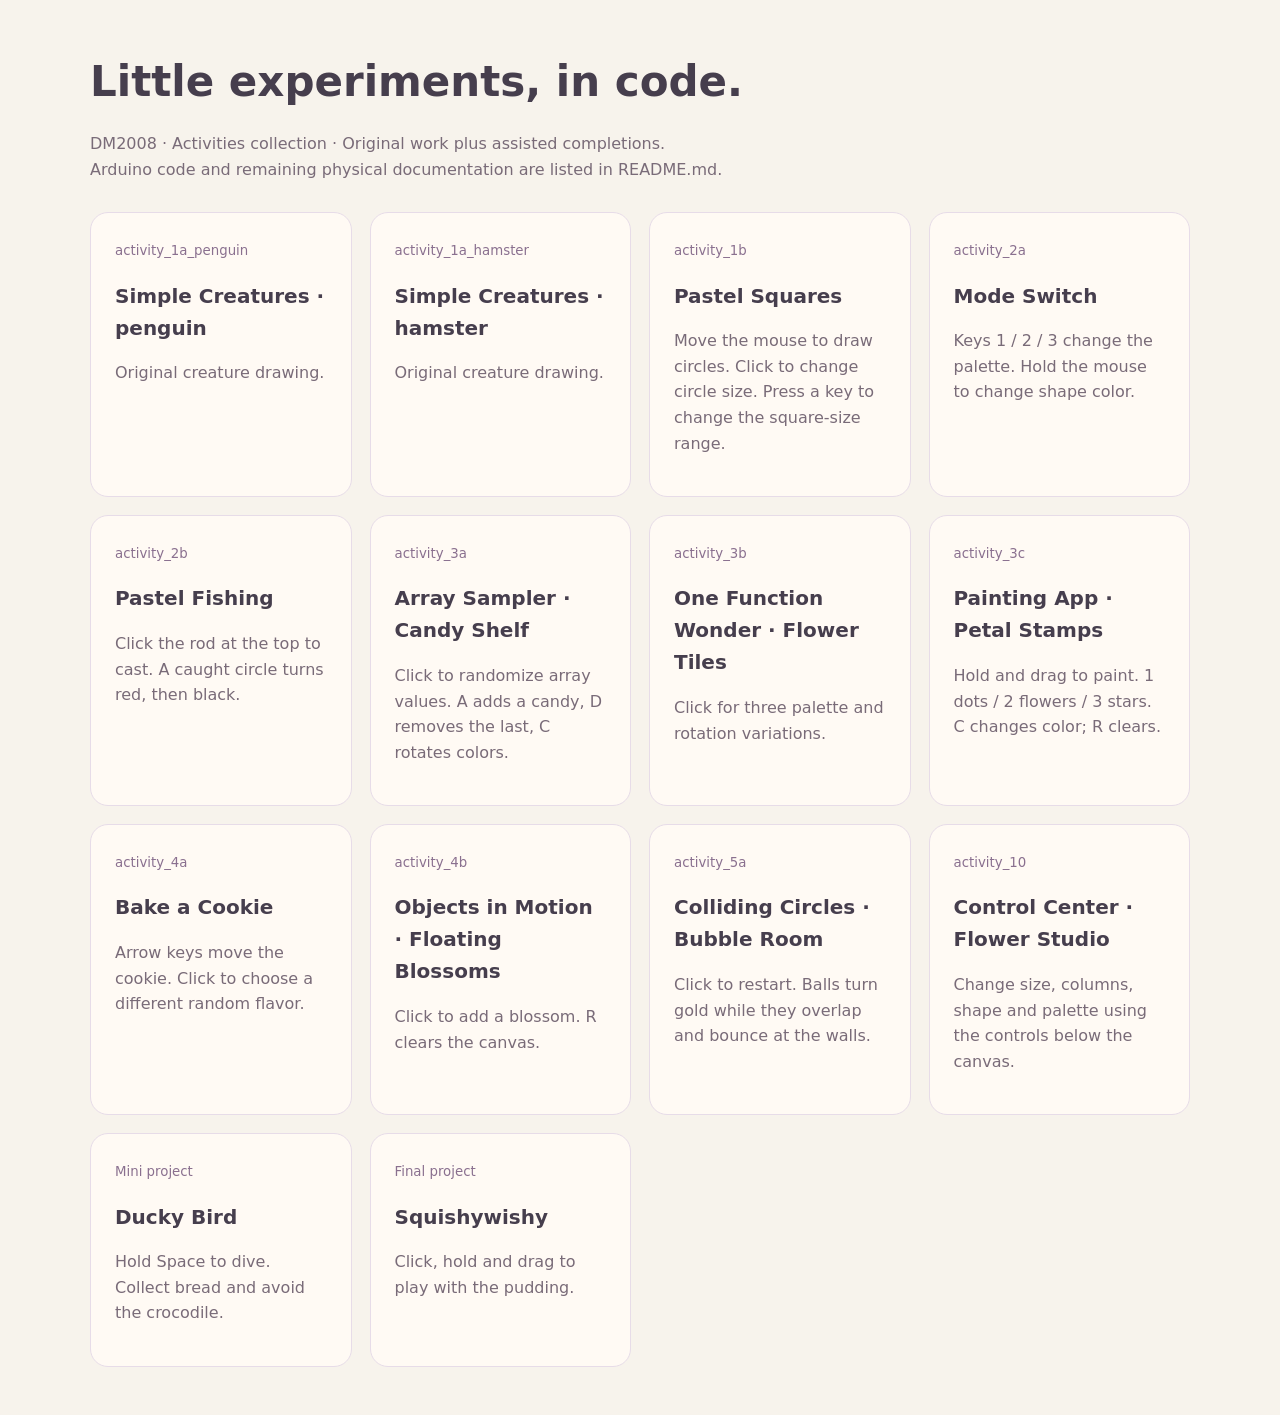
==== index.html @ 8b75a70a "Add DM2008 activities, projects and documentation" ====
<!doctype html><html lang="en"><meta charset="utf-8"><meta name="viewport" content="width=device-width,initial-scale=1"><title>DM2008 · Activity collection</title><style>body{font:16px/1.6 system-ui;background:#f7f3ec;color:#463e4d;max-width:1100px;margin:auto;padding:48px 24px}h1{font-size:42px;margin:0}small{color:#8a708f}section{display:grid;grid-template-columns:repeat(auto-fit,minmax(260px,1fr));gap:18px;margin-top:30px}.card{color:inherit;text-decoration:none;background:#fffaf4;border:1px solid #e7dce8;border-radius:18px;padding:24px}.card:hover{background:#f0e6f2}h2{font-size:20px}p{color:#796b78}</style><h1>Little experiments, in code.</h1><p>DM2008 · Activities collection · Original work plus assisted completions.<br>Arduino code and remaining physical documentation are listed in README.md.</p><section><a class="card" href="activity_1a_penguin/index.html"><small>activity_1a_penguin</small><h2>Simple Creatures · penguin</h2><p>Original creature drawing.</p></a><a class="card" href="activity_1a_hamster/index.html"><small>activity_1a_hamster</small><h2>Simple Creatures · hamster</h2><p>Original creature drawing.</p></a><a class="card" href="activity_1b/index.html"><small>activity_1b</small><h2>Pastel Squares</h2><p>Move the mouse to draw circles. Click to change circle size. Press a key to change the square-size range.</p></a><a class="card" href="activity_2a/index.html"><small>activity_2a</small><h2>Mode Switch</h2><p>Keys 1 / 2 / 3 change the palette. Hold the mouse to change shape color.</p></a><a class="card" href="activity_2b/index.html"><small>activity_2b</small><h2>Pastel Fishing</h2><p>Click the rod at the top to cast. A caught circle turns red, then black.</p></a><a class="card" href="activity_3a/index.html"><small>activity_3a</small><h2>Array Sampler · Candy Shelf</h2><p>Click to randomize array values. A adds a candy, D removes the last, C rotates colors.</p></a><a class="card" href="activity_3b/index.html"><small>activity_3b</small><h2>One Function Wonder · Flower Tiles</h2><p>Click for three palette and rotation variations.</p></a><a class="card" href="activity_3c/index.html"><small>activity_3c</small><h2>Painting App · Petal Stamps</h2><p>Hold and drag to paint. 1 dots / 2 flowers / 3 stars. C changes color; R clears.</p></a><a class="card" href="activity_4a/index.html"><small>activity_4a</small><h2>Bake a Cookie</h2><p>Arrow keys move the cookie. Click to choose a different random flavor.</p></a><a class="card" href="activity_4b/index.html"><small>activity_4b</small><h2>Objects in Motion · Floating Blossoms</h2><p>Click to add a blossom. R clears the canvas.</p></a><a class="card" href="activity_5a/index.html"><small>activity_5a</small><h2>Colliding Circles · Bubble Room</h2><p>Click to restart. Balls turn gold while they overlap and bounce at the walls.</p></a><a class="card" href="activity_10/index.html"><small>activity_10</small><h2>Control Center · Flower Studio</h2><p>Change size, columns, shape and palette using the controls below the canvas.</p></a><a class="card" href="02-mini-project/index.html"><small>Mini project</small><h2>Ducky Bird</h2><p>Hold Space to dive. Collect bread and avoid the crocodile.</p></a><a class="card" href="04-final-project/index.html"><small>Final project</small><h2>Squishywishy</h2><p>Click, hold and drag to play with the pudding.</p></a></section></html>
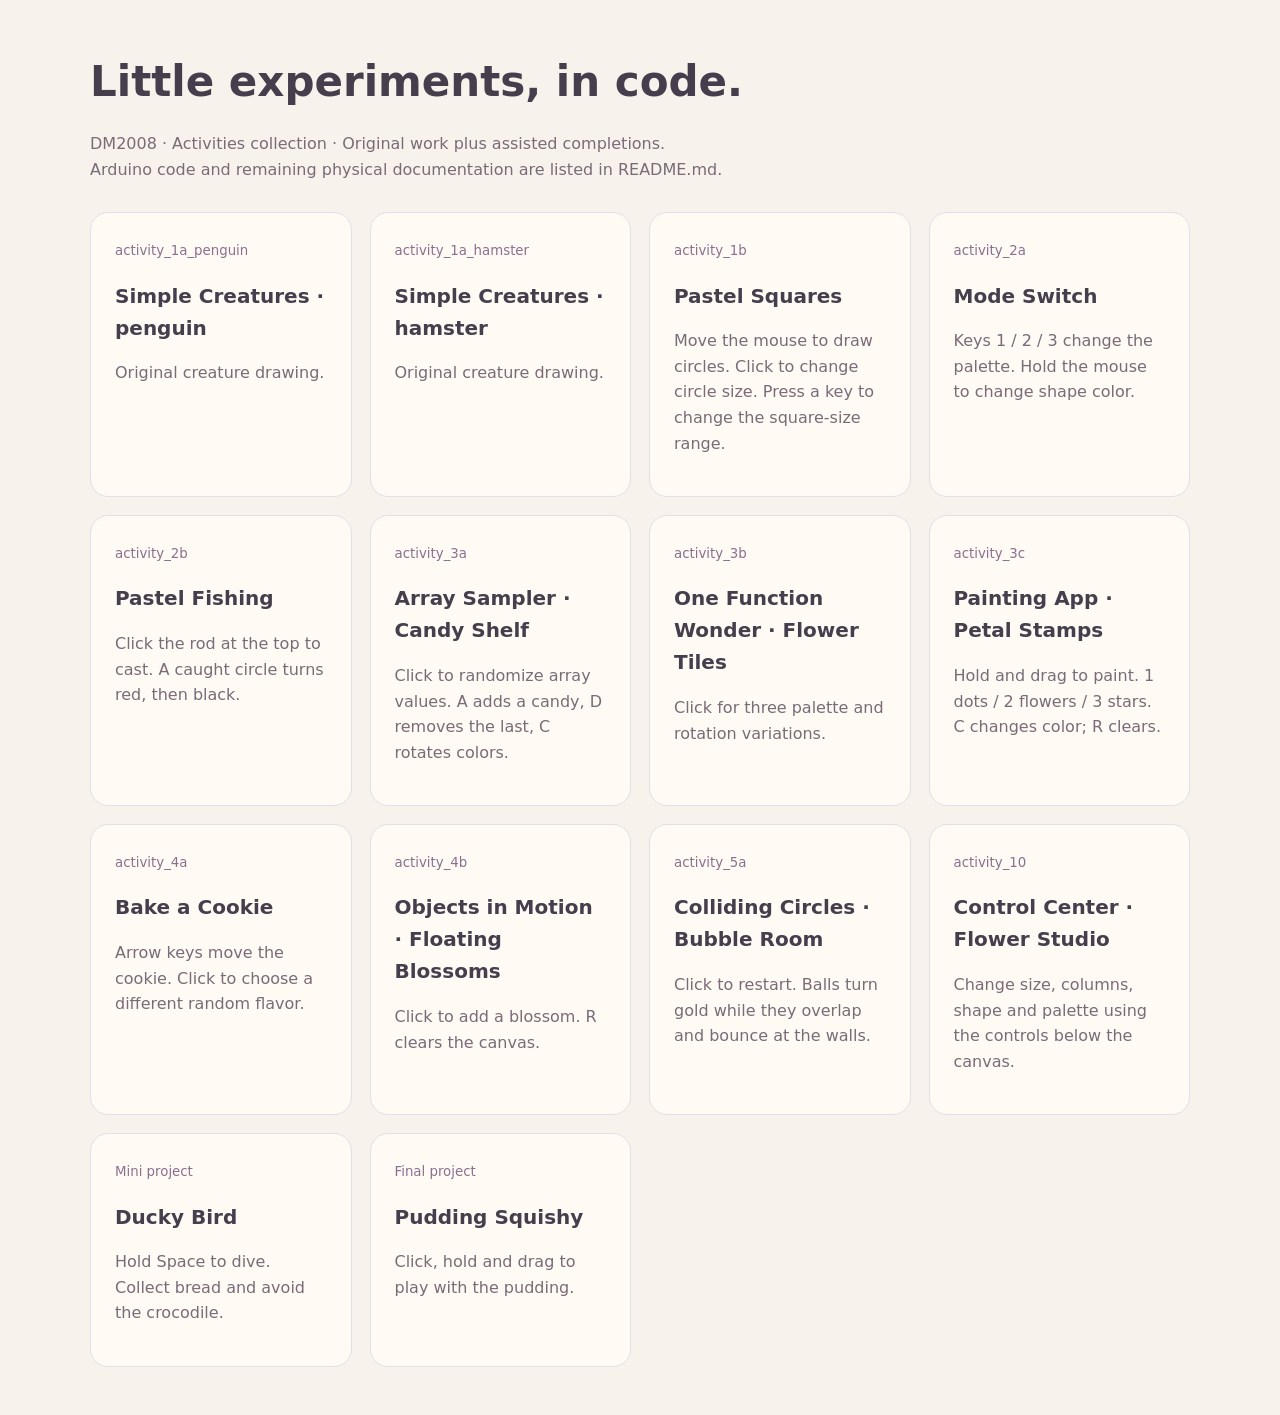
==== commit 4ffa7e1a: "Rename final project to Pudding Squishy" ====
--- a/index.html
+++ b/index.html
@@ -1 +1 @@
-<!doctype html><html lang="en"><meta charset="utf-8"><meta name="viewport" content="width=device-width,initial-scale=1"><title>DM2008 · Activity collection</title><style>body{font:16px/1.6 system-ui;background:#f7f3ec;color:#463e4d;max-width:1100px;margin:auto;padding:48px 24px}h1{font-size:42px;margin:0}small{color:#8a708f}section{display:grid;grid-template-columns:repeat(auto-fit,minmax(260px,1fr));gap:18px;margin-top:30px}.card{color:inherit;text-decoration:none;background:#fffaf4;border:1px solid #e7dce8;border-radius:18px;padding:24px}.card:hover{background:#f0e6f2}h2{font-size:20px}p{color:#796b78}</style><h1>Little experiments, in code.</h1><p>DM2008 · Activities collection · Original work plus assisted completions.<br>Arduino code and remaining physical documentation are listed in README.md.</p><section><a class="card" href="activity_1a_penguin/index.html"><small>activity_1a_penguin</small><h2>Simple Creatures · penguin</h2><p>Original creature drawing.</p></a><a class="card" href="activity_1a_hamster/index.html"><small>activity_1a_hamster</small><h2>Simple Creatures · hamster</h2><p>Original creature drawing.</p></a><a class="card" href="activity_1b/index.html"><small>activity_1b</small><h2>Pastel Squares</h2><p>Move the mouse to draw circles. Click to change circle size. Press a key to change the square-size range.</p></a><a class="card" href="activity_2a/index.html"><small>activity_2a</small><h2>Mode Switch</h2><p>Keys 1 / 2 / 3 change the palette. Hold the mouse to change shape color.</p></a><a class="card" href="activity_2b/index.html"><small>activity_2b</small><h2>Pastel Fishing</h2><p>Click the rod at the top to cast. A caught circle turns red, then black.</p></a><a class="card" href="activity_3a/index.html"><small>activity_3a</small><h2>Array Sampler · Candy Shelf</h2><p>Click to randomize array values. A adds a candy, D removes the last, C rotates colors.</p></a><a class="card" href="activity_3b/index.html"><small>activity_3b</small><h2>One Function Wonder · Flower Tiles</h2><p>Click for three palette and rotation variations.</p></a><a class="card" href="activity_3c/index.html"><small>activity_3c</small><h2>Painting App · Petal Stamps</h2><p>Hold and drag to paint. 1 dots / 2 flowers / 3 stars. C changes color; R clears.</p></a><a class="card" href="activity_4a/index.html"><small>activity_4a</small><h2>Bake a Cookie</h2><p>Arrow keys move the cookie. Click to choose a different random flavor.</p></a><a class="card" href="activity_4b/index.html"><small>activity_4b</small><h2>Objects in Motion · Floating Blossoms</h2><p>Click to add a blossom. R clears the canvas.</p></a><a class="card" href="activity_5a/index.html"><small>activity_5a</small><h2>Colliding Circles · Bubble Room</h2><p>Click to restart. Balls turn gold while they overlap and bounce at the walls.</p></a><a class="card" href="activity_10/index.html"><small>activity_10</small><h2>Control Center · Flower Studio</h2><p>Change size, columns, shape and palette using the controls below the canvas.</p></a><a class="card" href="02-mini-project/index.html"><small>Mini project</small><h2>Ducky Bird</h2><p>Hold Space to dive. Collect bread and avoid the crocodile.</p></a><a class="card" href="04-final-project/index.html"><small>Final project</small><h2>Squishywishy</h2><p>Click, hold and drag to play with the pudding.</p></a></section></html>+<!doctype html><html lang="en"><meta charset="utf-8"><meta name="viewport" content="width=device-width,initial-scale=1"><title>DM2008 · Activity collection</title><style>body{font:16px/1.6 system-ui;background:#f7f3ec;color:#463e4d;max-width:1100px;margin:auto;padding:48px 24px}h1{font-size:42px;margin:0}small{color:#8a708f}section{display:grid;grid-template-columns:repeat(auto-fit,minmax(260px,1fr));gap:18px;margin-top:30px}.card{color:inherit;text-decoration:none;background:#fffaf4;border:1px solid #e7dce8;border-radius:18px;padding:24px}.card:hover{background:#f0e6f2}h2{font-size:20px}p{color:#796b78}</style><h1>Little experiments, in code.</h1><p>DM2008 · Activities collection · Original work plus assisted completions.<br>Arduino code and remaining physical documentation are listed in README.md.</p><section><a class="card" href="activity_1a_penguin/index.html"><small>activity_1a_penguin</small><h2>Simple Creatures · penguin</h2><p>Original creature drawing.</p></a><a class="card" href="activity_1a_hamster/index.html"><small>activity_1a_hamster</small><h2>Simple Creatures · hamster</h2><p>Original creature drawing.</p></a><a class="card" href="activity_1b/index.html"><small>activity_1b</small><h2>Pastel Squares</h2><p>Move the mouse to draw circles. Click to change circle size. Press a key to change the square-size range.</p></a><a class="card" href="activity_2a/index.html"><small>activity_2a</small><h2>Mode Switch</h2><p>Keys 1 / 2 / 3 change the palette. Hold the mouse to change shape color.</p></a><a class="card" href="activity_2b/index.html"><small>activity_2b</small><h2>Pastel Fishing</h2><p>Click the rod at the top to cast. A caught circle turns red, then black.</p></a><a class="card" href="activity_3a/index.html"><small>activity_3a</small><h2>Array Sampler · Candy Shelf</h2><p>Click to randomize array values. A adds a candy, D removes the last, C rotates colors.</p></a><a class="card" href="activity_3b/index.html"><small>activity_3b</small><h2>One Function Wonder · Flower Tiles</h2><p>Click for three palette and rotation variations.</p></a><a class="card" href="activity_3c/index.html"><small>activity_3c</small><h2>Painting App · Petal Stamps</h2><p>Hold and drag to paint. 1 dots / 2 flowers / 3 stars. C changes color; R clears.</p></a><a class="card" href="activity_4a/index.html"><small>activity_4a</small><h2>Bake a Cookie</h2><p>Arrow keys move the cookie. Click to choose a different random flavor.</p></a><a class="card" href="activity_4b/index.html"><small>activity_4b</small><h2>Objects in Motion · Floating Blossoms</h2><p>Click to add a blossom. R clears the canvas.</p></a><a class="card" href="activity_5a/index.html"><small>activity_5a</small><h2>Colliding Circles · Bubble Room</h2><p>Click to restart. Balls turn gold while they overlap and bounce at the walls.</p></a><a class="card" href="activity_10/index.html"><small>activity_10</small><h2>Control Center · Flower Studio</h2><p>Change size, columns, shape and palette using the controls below the canvas.</p></a><a class="card" href="02-mini-project/index.html"><small>Mini project</small><h2>Ducky Bird</h2><p>Hold Space to dive. Collect bread and avoid the crocodile.</p></a><a class="card" href="04-final-project/index.html"><small>Final project</small><h2>Pudding Squishy</h2><p>Click, hold and drag to play with the pudding.</p></a></section></html>
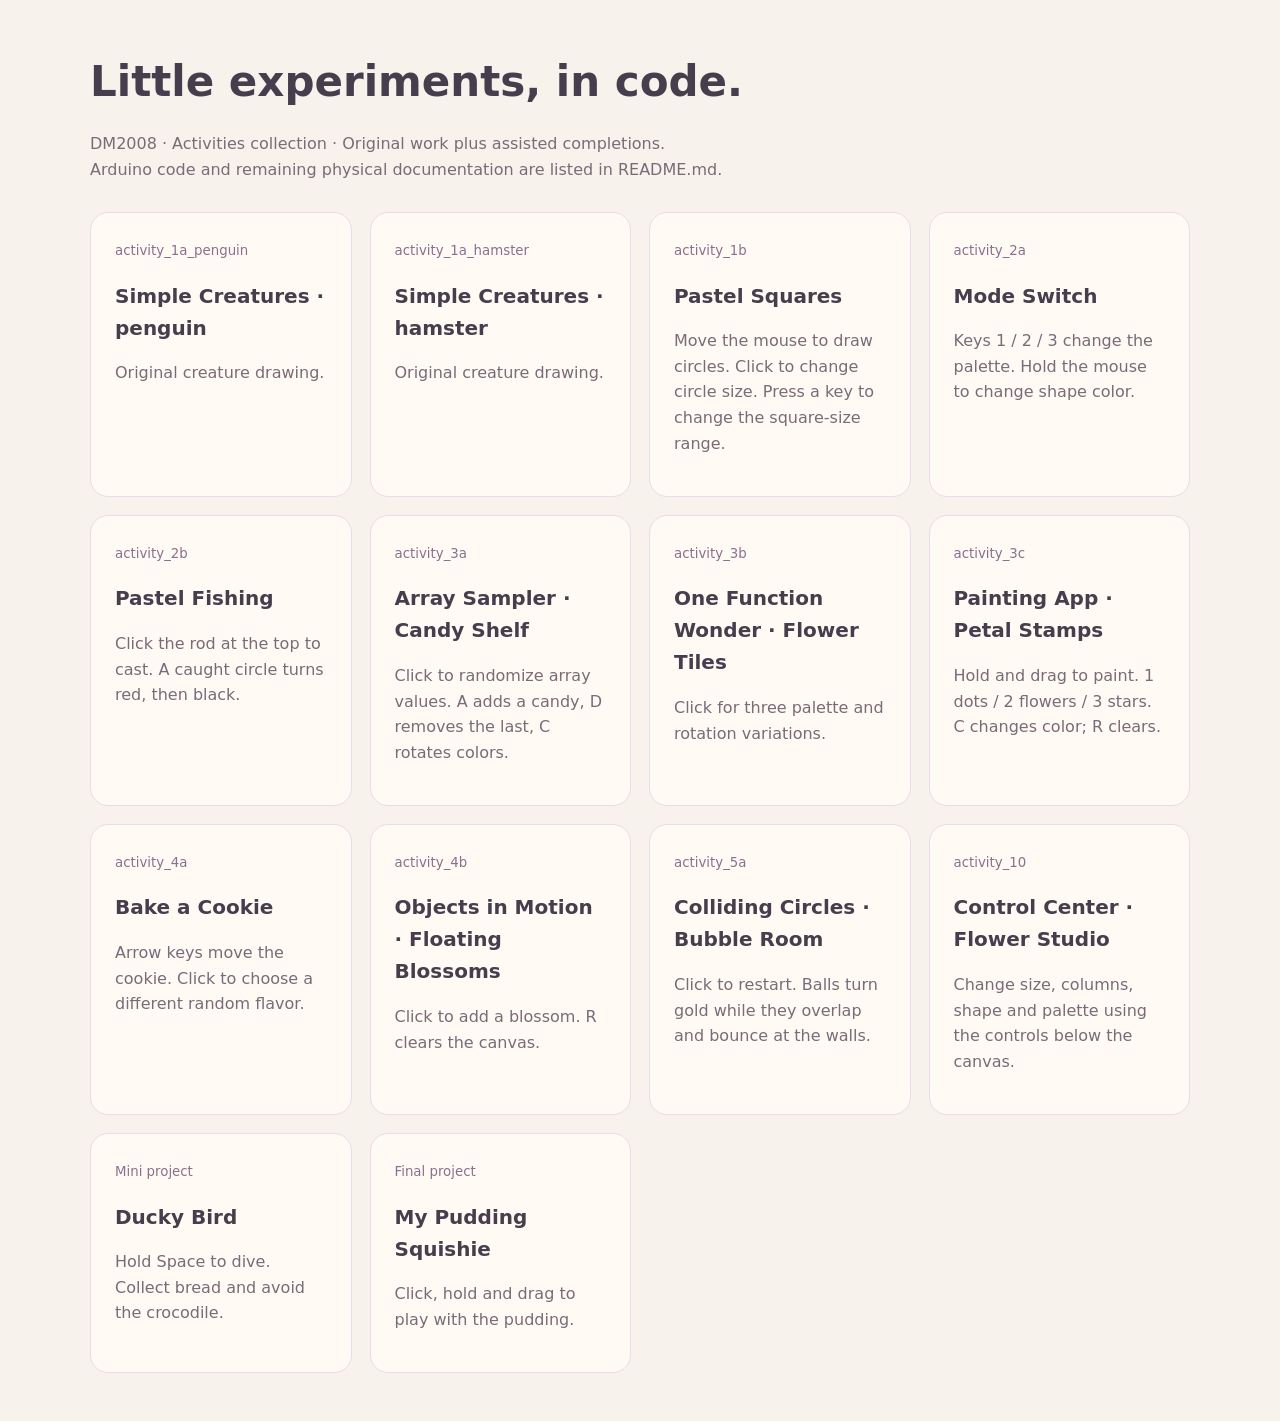
==== commit 4a73269b: "Rename final project to My Pudding Squishie" ====
--- a/index.html
+++ b/index.html
@@ -1 +1 @@
-<!doctype html><html lang="en"><meta charset="utf-8"><meta name="viewport" content="width=device-width,initial-scale=1"><title>DM2008 · Activity collection</title><style>body{font:16px/1.6 system-ui;background:#f7f3ec;color:#463e4d;max-width:1100px;margin:auto;padding:48px 24px}h1{font-size:42px;margin:0}small{color:#8a708f}section{display:grid;grid-template-columns:repeat(auto-fit,minmax(260px,1fr));gap:18px;margin-top:30px}.card{color:inherit;text-decoration:none;background:#fffaf4;border:1px solid #e7dce8;border-radius:18px;padding:24px}.card:hover{background:#f0e6f2}h2{font-size:20px}p{color:#796b78}</style><h1>Little experiments, in code.</h1><p>DM2008 · Activities collection · Original work plus assisted completions.<br>Arduino code and remaining physical documentation are listed in README.md.</p><section><a class="card" href="activity_1a_penguin/index.html"><small>activity_1a_penguin</small><h2>Simple Creatures · penguin</h2><p>Original creature drawing.</p></a><a class="card" href="activity_1a_hamster/index.html"><small>activity_1a_hamster</small><h2>Simple Creatures · hamster</h2><p>Original creature drawing.</p></a><a class="card" href="activity_1b/index.html"><small>activity_1b</small><h2>Pastel Squares</h2><p>Move the mouse to draw circles. Click to change circle size. Press a key to change the square-size range.</p></a><a class="card" href="activity_2a/index.html"><small>activity_2a</small><h2>Mode Switch</h2><p>Keys 1 / 2 / 3 change the palette. Hold the mouse to change shape color.</p></a><a class="card" href="activity_2b/index.html"><small>activity_2b</small><h2>Pastel Fishing</h2><p>Click the rod at the top to cast. A caught circle turns red, then black.</p></a><a class="card" href="activity_3a/index.html"><small>activity_3a</small><h2>Array Sampler · Candy Shelf</h2><p>Click to randomize array values. A adds a candy, D removes the last, C rotates colors.</p></a><a class="card" href="activity_3b/index.html"><small>activity_3b</small><h2>One Function Wonder · Flower Tiles</h2><p>Click for three palette and rotation variations.</p></a><a class="card" href="activity_3c/index.html"><small>activity_3c</small><h2>Painting App · Petal Stamps</h2><p>Hold and drag to paint. 1 dots / 2 flowers / 3 stars. C changes color; R clears.</p></a><a class="card" href="activity_4a/index.html"><small>activity_4a</small><h2>Bake a Cookie</h2><p>Arrow keys move the cookie. Click to choose a different random flavor.</p></a><a class="card" href="activity_4b/index.html"><small>activity_4b</small><h2>Objects in Motion · Floating Blossoms</h2><p>Click to add a blossom. R clears the canvas.</p></a><a class="card" href="activity_5a/index.html"><small>activity_5a</small><h2>Colliding Circles · Bubble Room</h2><p>Click to restart. Balls turn gold while they overlap and bounce at the walls.</p></a><a class="card" href="activity_10/index.html"><small>activity_10</small><h2>Control Center · Flower Studio</h2><p>Change size, columns, shape and palette using the controls below the canvas.</p></a><a class="card" href="02-mini-project/index.html"><small>Mini project</small><h2>Ducky Bird</h2><p>Hold Space to dive. Collect bread and avoid the crocodile.</p></a><a class="card" href="04-final-project/index.html"><small>Final project</small><h2>Pudding Squishy</h2><p>Click, hold and drag to play with the pudding.</p></a></section></html>+<!doctype html><html lang="en"><meta charset="utf-8"><meta name="viewport" content="width=device-width,initial-scale=1"><title>DM2008 · Activity collection</title><style>body{font:16px/1.6 system-ui;background:#f7f3ec;color:#463e4d;max-width:1100px;margin:auto;padding:48px 24px}h1{font-size:42px;margin:0}small{color:#8a708f}section{display:grid;grid-template-columns:repeat(auto-fit,minmax(260px,1fr));gap:18px;margin-top:30px}.card{color:inherit;text-decoration:none;background:#fffaf4;border:1px solid #e7dce8;border-radius:18px;padding:24px}.card:hover{background:#f0e6f2}h2{font-size:20px}p{color:#796b78}</style><h1>Little experiments, in code.</h1><p>DM2008 · Activities collection · Original work plus assisted completions.<br>Arduino code and remaining physical documentation are listed in README.md.</p><section><a class="card" href="activity_1a_penguin/index.html"><small>activity_1a_penguin</small><h2>Simple Creatures · penguin</h2><p>Original creature drawing.</p></a><a class="card" href="activity_1a_hamster/index.html"><small>activity_1a_hamster</small><h2>Simple Creatures · hamster</h2><p>Original creature drawing.</p></a><a class="card" href="activity_1b/index.html"><small>activity_1b</small><h2>Pastel Squares</h2><p>Move the mouse to draw circles. Click to change circle size. Press a key to change the square-size range.</p></a><a class="card" href="activity_2a/index.html"><small>activity_2a</small><h2>Mode Switch</h2><p>Keys 1 / 2 / 3 change the palette. Hold the mouse to change shape color.</p></a><a class="card" href="activity_2b/index.html"><small>activity_2b</small><h2>Pastel Fishing</h2><p>Click the rod at the top to cast. A caught circle turns red, then black.</p></a><a class="card" href="activity_3a/index.html"><small>activity_3a</small><h2>Array Sampler · Candy Shelf</h2><p>Click to randomize array values. A adds a candy, D removes the last, C rotates colors.</p></a><a class="card" href="activity_3b/index.html"><small>activity_3b</small><h2>One Function Wonder · Flower Tiles</h2><p>Click for three palette and rotation variations.</p></a><a class="card" href="activity_3c/index.html"><small>activity_3c</small><h2>Painting App · Petal Stamps</h2><p>Hold and drag to paint. 1 dots / 2 flowers / 3 stars. C changes color; R clears.</p></a><a class="card" href="activity_4a/index.html"><small>activity_4a</small><h2>Bake a Cookie</h2><p>Arrow keys move the cookie. Click to choose a different random flavor.</p></a><a class="card" href="activity_4b/index.html"><small>activity_4b</small><h2>Objects in Motion · Floating Blossoms</h2><p>Click to add a blossom. R clears the canvas.</p></a><a class="card" href="activity_5a/index.html"><small>activity_5a</small><h2>Colliding Circles · Bubble Room</h2><p>Click to restart. Balls turn gold while they overlap and bounce at the walls.</p></a><a class="card" href="activity_10/index.html"><small>activity_10</small><h2>Control Center · Flower Studio</h2><p>Change size, columns, shape and palette using the controls below the canvas.</p></a><a class="card" href="02-mini-project/index.html"><small>Mini project</small><h2>Ducky Bird</h2><p>Hold Space to dive. Collect bread and avoid the crocodile.</p></a><a class="card" href="04-final-project/index.html"><small>Final project</small><h2>My Pudding Squishie</h2><p>Click, hold and drag to play with the pudding.</p></a></section></html>
